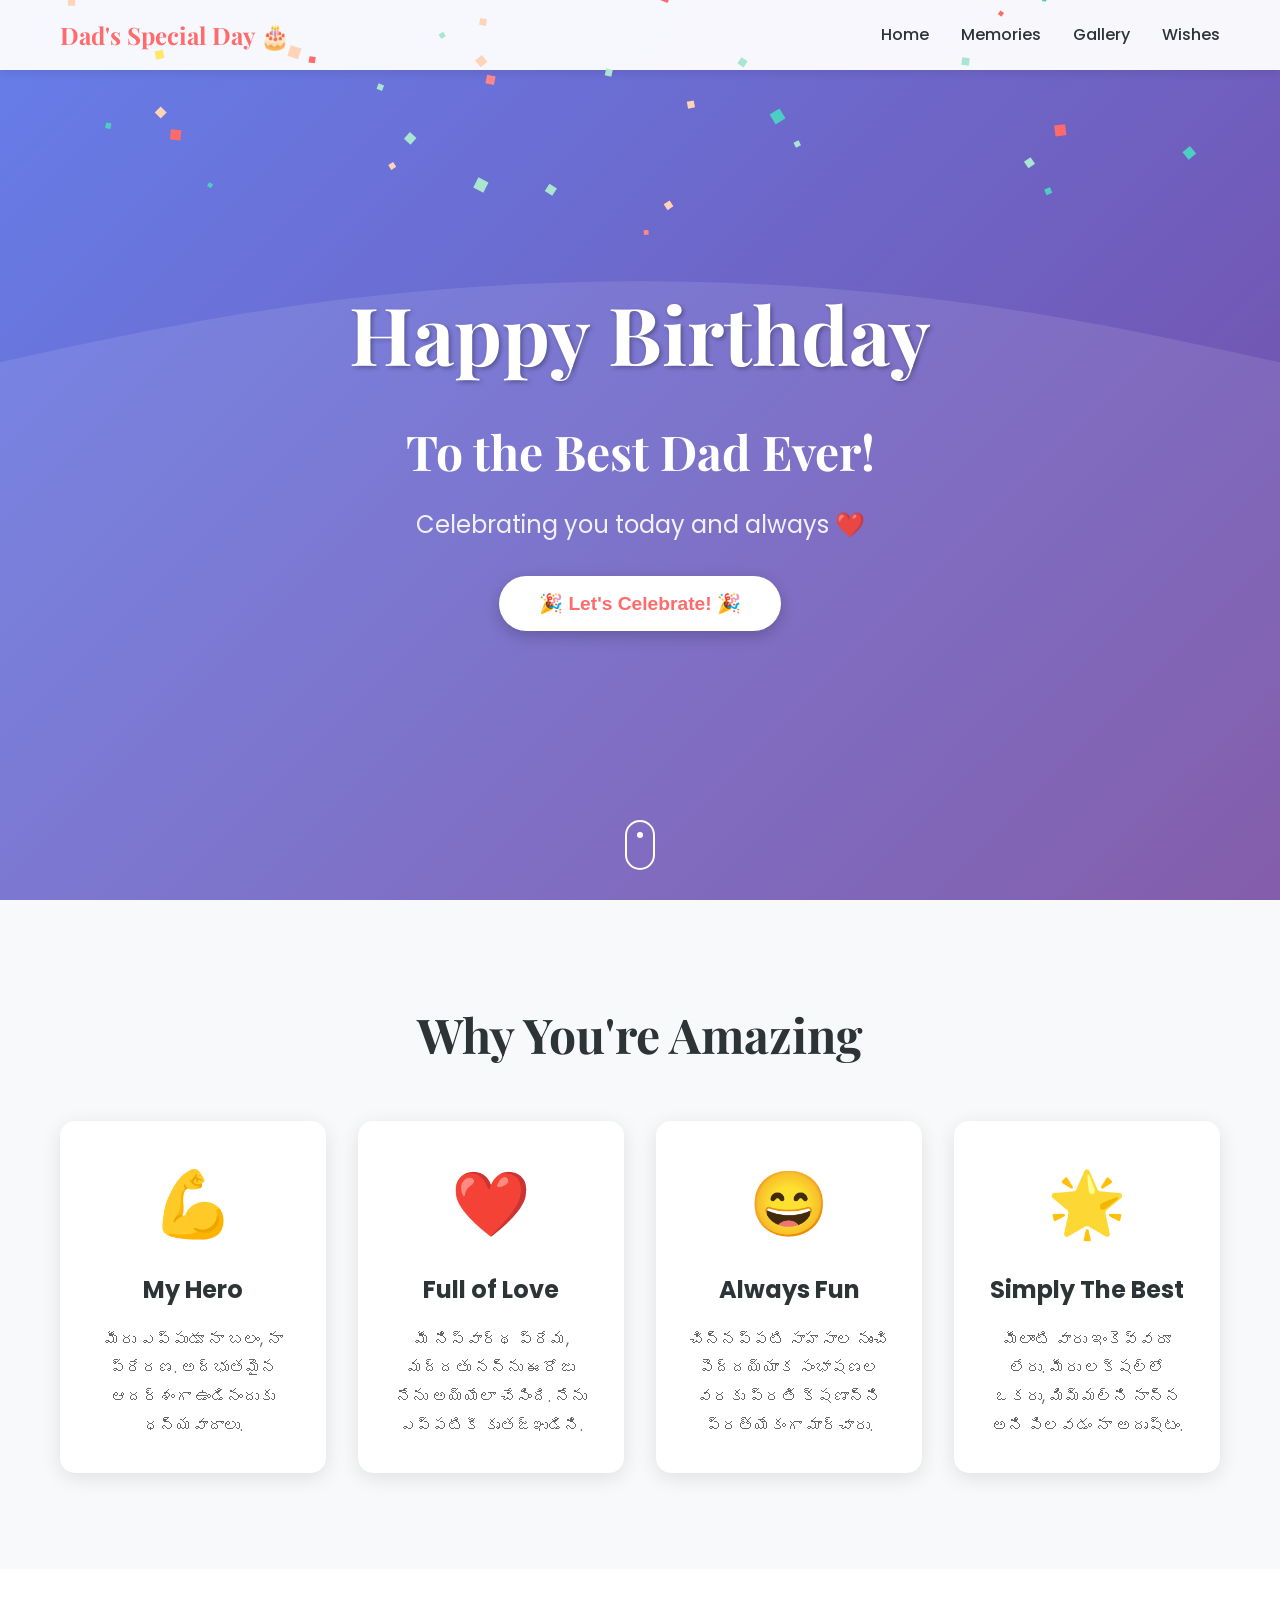
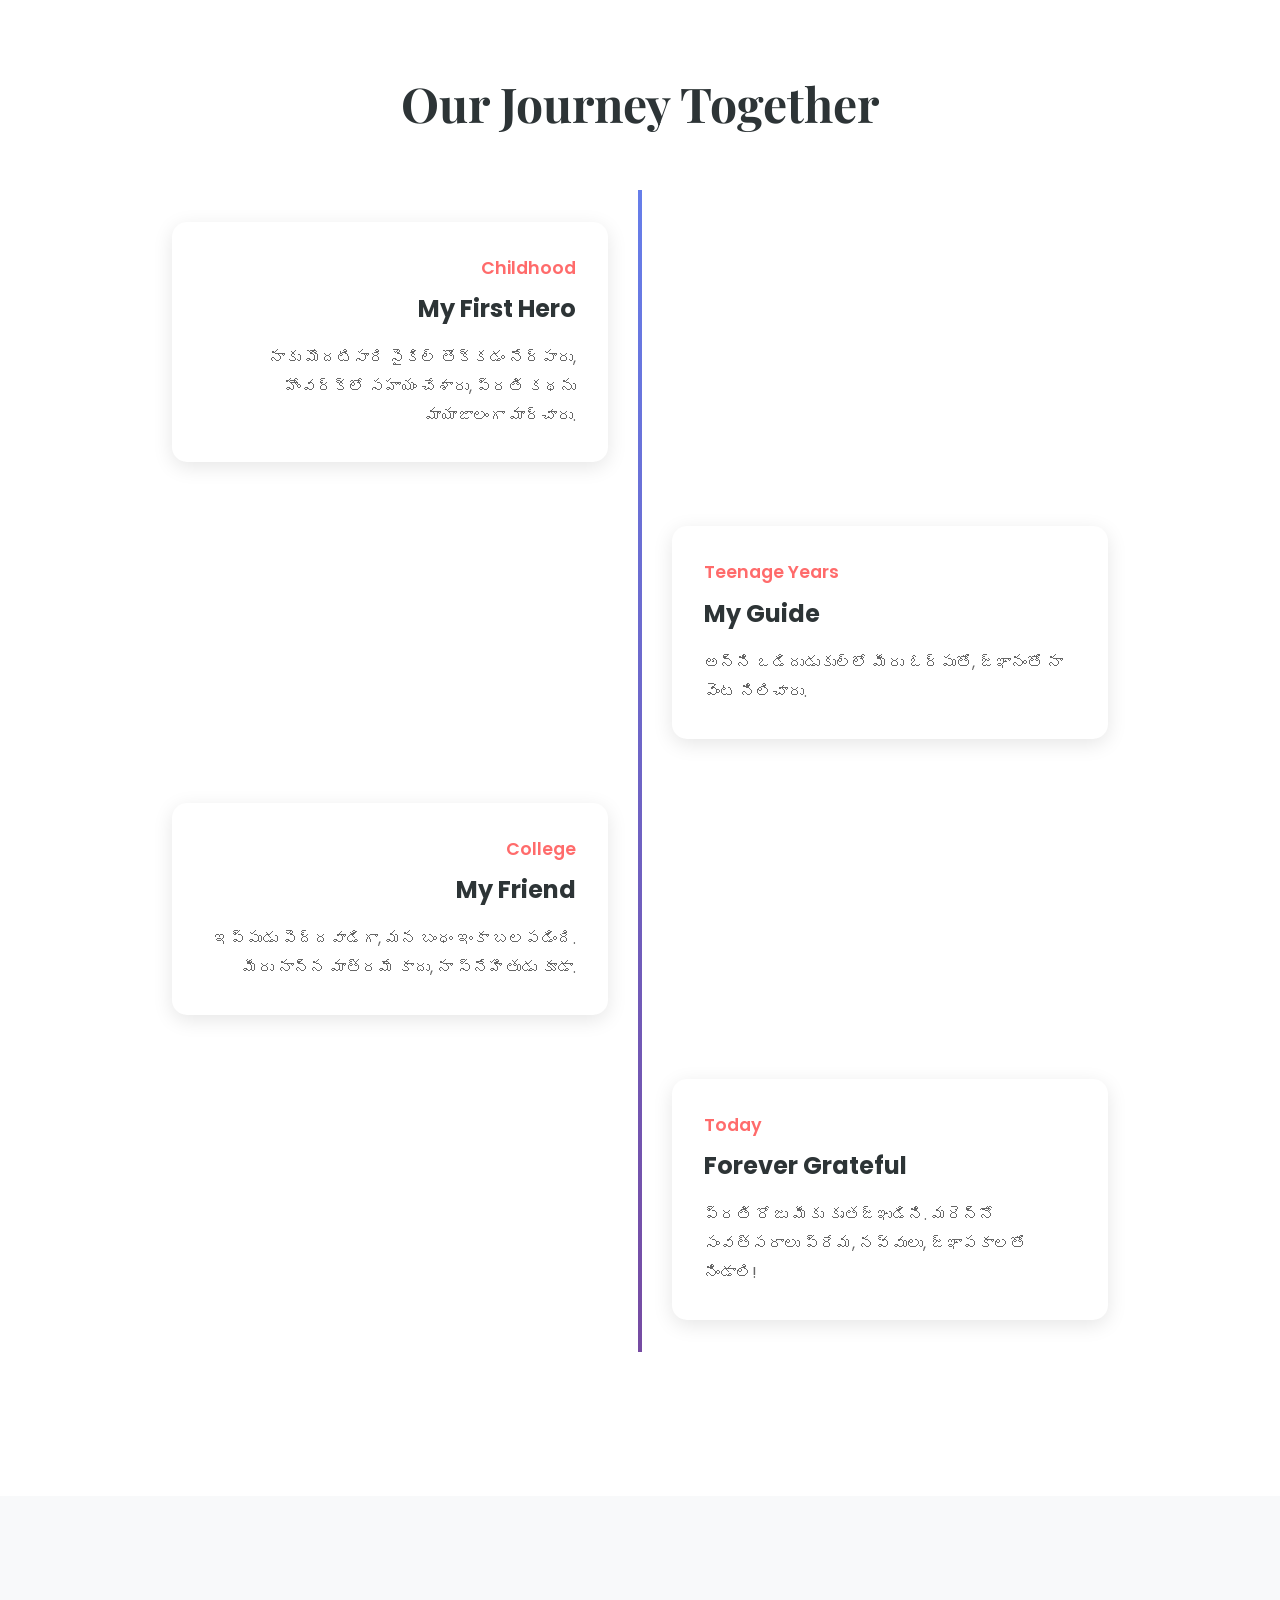
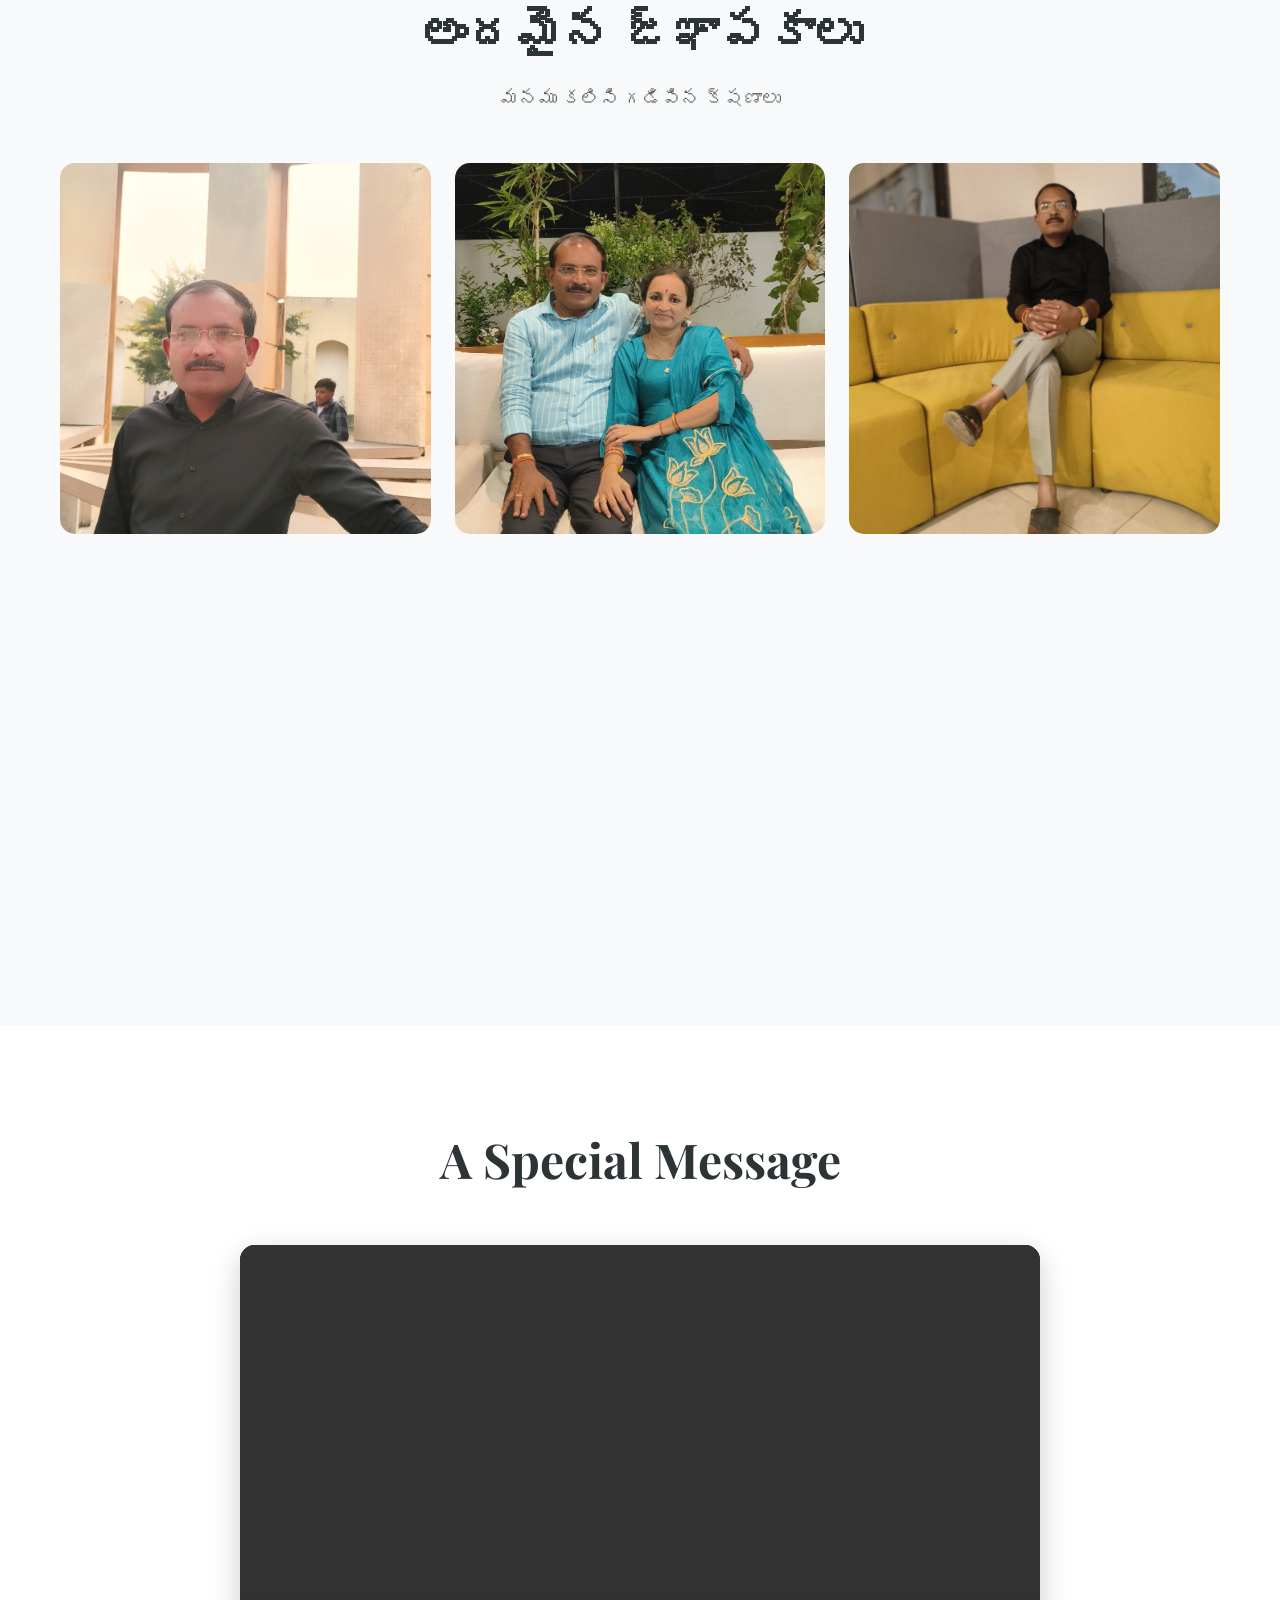
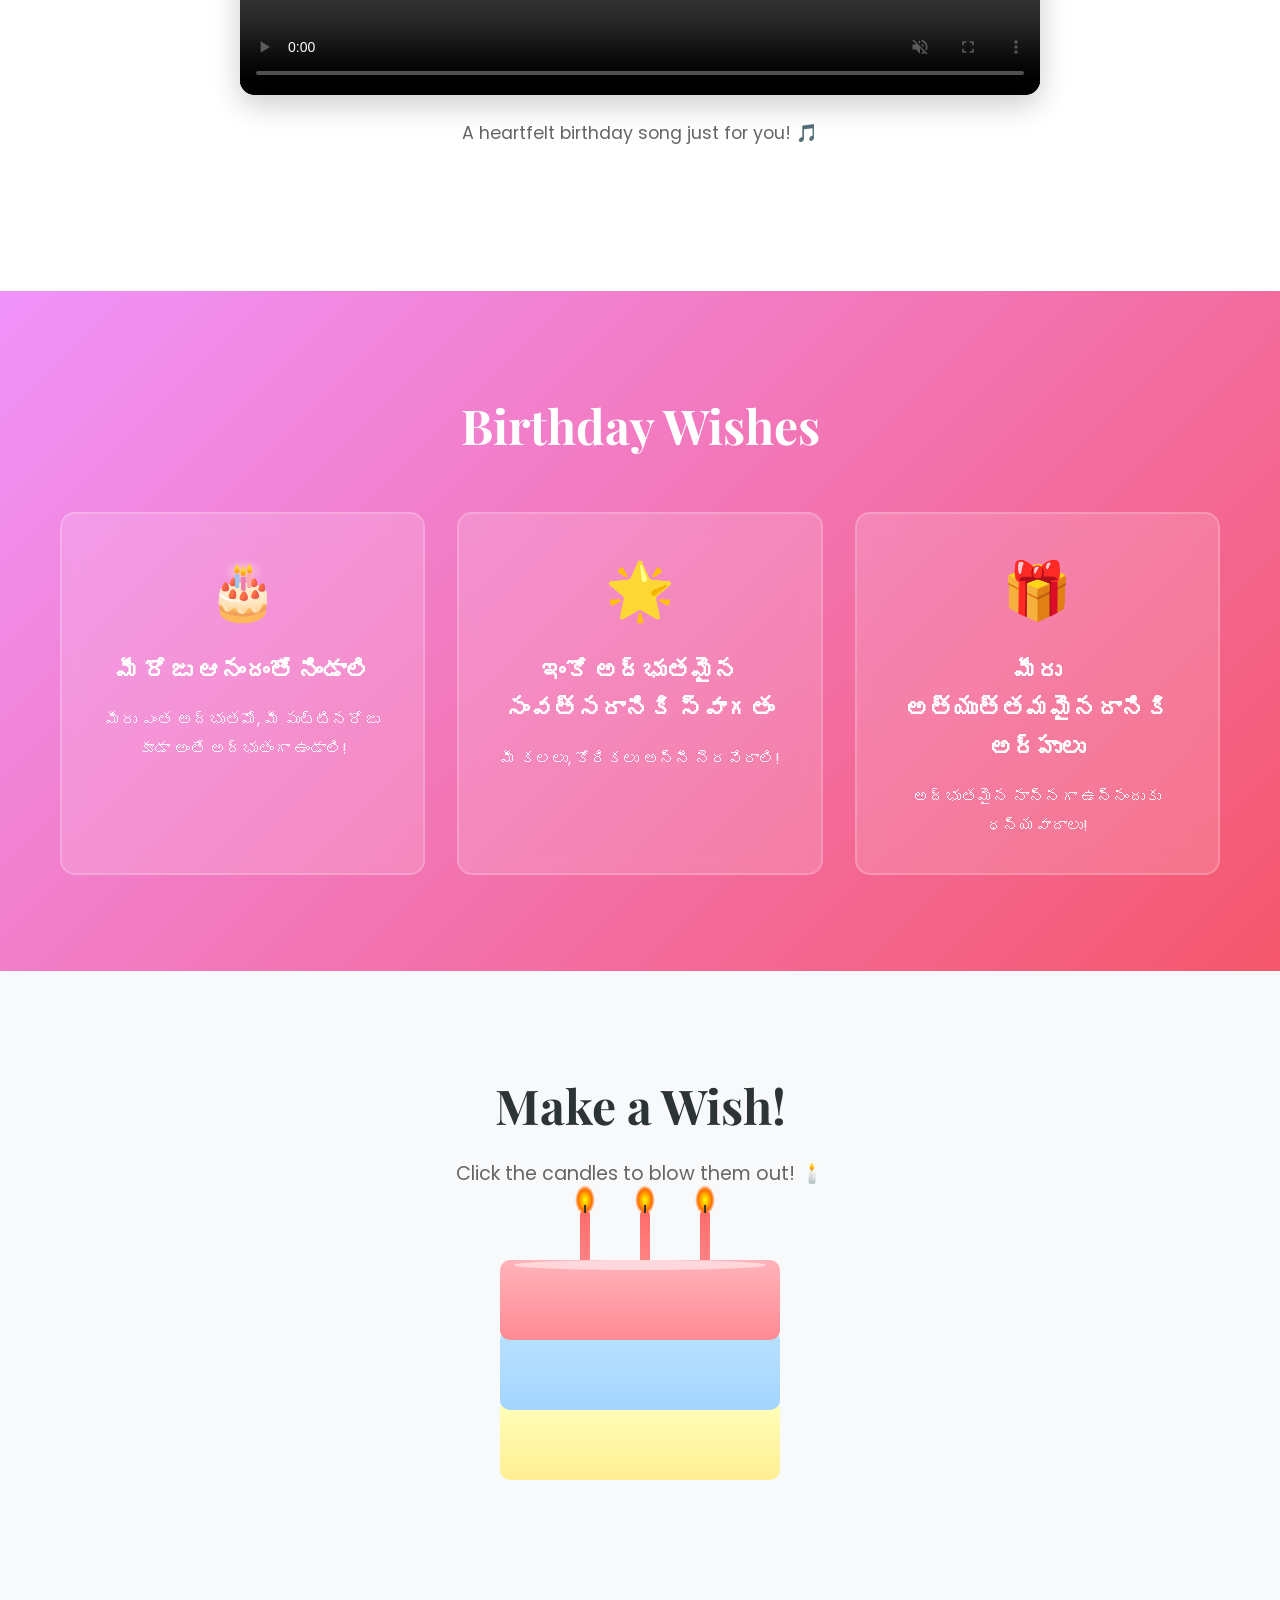
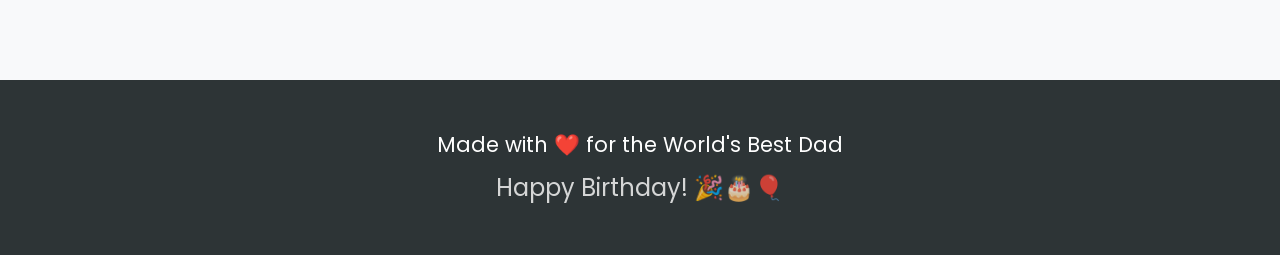
==== index.html @ ef71eb5f "mom" ====
<!DOCTYPE html>
<html lang="en">
<head>
    <meta charset="UTF-8">
    <meta name="viewport" content="width=device-width, initial-scale=1.0">
    <title>Happy Birthday Dad! 🎉</title>
    <link rel="stylesheet" href="styles.css">
    <link rel="preconnect" href="https://fonts.googleapis.com">
    <link rel="preconnect" href="https://fonts.gstatic.com" crossorigin>
    <link href="https://fonts.googleapis.com/css2?family=Playfair+Display:wght@400;700&family=Poppins:wght@300;400;600&display=swap" rel="stylesheet">
</head>
<body>
    <!-- Confetti Canvas -->
    <canvas id="confetti-canvas"></canvas>

    <!-- Navigation -->
    <nav class="navbar">
        <div class="nav-container">
            <a href="#home" class="nav-logo">Dad's Special Day 🎂</a>
            <ul class="nav-menu">
                <li><a href="#home" class="nav-link">Home</a></li>
                <li><a href="#memories" class="nav-link">Memories</a></li>
                <li><a href="#gallery" class="nav-link">Gallery</a></li>
                <li><a href="#wishes" class="nav-link">Wishes</a></li>
            </ul>
            <div class="hamburger">
                <span></span>
                <span></span>
                <span></span>
            </div>
        </div>
    </nav>

    <!-- Hero Section -->
    <section id="home" class="hero">
        <div class="hero-content">
            <h1 class="hero-title animate-fade-in">Happy Birthday</h1>
            <h2 class="hero-subtitle animate-fade-in-delay">To the Best Dad Ever!</h2>
            <p class="hero-text animate-fade-in-delay-2">Celebrating you today and always ❤️</p>
            <button class="cta-button" id="celebrateBtn">🎉 Let's Celebrate! 🎉</button>
        </div>
        <div class="scroll-indicator">
            <div class="mouse"></div>
        </div>
    </section>

    <!-- About Section -->
    <section id="memories" class="about-section">
        <div class="container">
            <h2 class="section-title">Why You're Amazing</h2>
            <div class="cards-grid">
                <div class="card card-1">
                    <div class="card-icon">💪</div>
                    <h3>My Hero</h3>
                    <p>మీరు ఎప్పుడూ నా బలం, నా ప్రేరణ. అద్భుతమైన ఆదర్శంగా ఉండినందుకు ధన్యవాదాలు.</p>
                </div>
                <div class="card card-2">
                    <div class="card-icon">❤️</div>
                    <h3>Full of Love</h3>
                    <p>మీ నిస్వార్థ ప్రేమ, మద్దతు నన్ను ఈరోజు నేను అయ్యేలా చేసింది. నేను ఎప్పటికీ కృతజ్ఞుడిని.</p>
                </div>
                <div class="card card-3">
                    <div class="card-icon">😄</div>
                    <h3>Always Fun</h3>
                    <p>చిన్నప్పటి సాహసాల నుంచి పెద్దయ్యాక సంభాషణల వరకు ప్రతి క్షణాన్ని ప్రత్యేకంగా మార్చారు.</p>
                </div>
                <div class="card card-4">
                    <div class="card-icon">🌟</div>
                    <h3>Simply The Best</h3>
                    <p>మీలాంటి వారు ఇంకెవ్వరూ లేరు. మీరు లక్షల్లో ఒకరు, మిమ్మల్ని నాన్న అని పిలవడం నా అదృష్టం.</p>
                </div>
            </div>
        </div>
    </section>

    <!-- Timeline Section -->
    <section class="timeline-section">
        <div class="container">
            <h2 class="section-title">Our Journey Together</h2>
            <div class="timeline">
                <div class="timeline-item left">
                    <div class="timeline-content">
                        <div class="timeline-date">Childhood</div>
                        <h3>My First Hero</h3>
                        <p>నాకు మొదటిసారి సైకిల్ తొక్కడం నేర్పారు, హోంవర్క్‌లో సహాయం చేశారు, ప్రతి కథను మాయాజాలంగా మార్చారు.</p>
                    </div>
                </div>
                <div class="timeline-item right">
                    <div class="timeline-content">
                        <div class="timeline-date">Teenage Years</div>
                        <h3>My Guide</h3>
                        <p>అన్ని ఒడిదుడుకుల్లో మీరు ఓర్పుతో, జ్ఞానంతో నా వెంట నిలిచారు.</p>
                    </div>
                </div>
                <div class="timeline-item left">
                    <div class="timeline-content">
                        <div class="timeline-date">College</div>
                        <h3>My Friend</h3>
                        <p>ఇప్పుడు పెద్దవాడిగా, మన బంధం ఇంకా బలపడింది. మీరు నాన్న మాత్రమే కాదు, నా స్నేహితుడు కూడా.</p>
                    </div>
                </div>
                <div class="timeline-item right">
                    <div class="timeline-content">
                        <div class="timeline-date">Today</div>
                        <h3>Forever Grateful</h3>
                        <p>ప్రతి రోజు మీకు కృతజ్ఞుడిని. మరెన్నో సంవత్సరాలు ప్రేమ, నవ్వులు, జ్ఞాపకాలతో నిండాలి!</p>
                    </div>
                </div>
            </div>
        </div>
    </section>

    <!-- Gallery Section -->
    <section id="gallery" class="gallery-section">
    <div class="container">
        <h2 class="section-title">అందమైన జ్ఞాపకాలు</h2>
        <p class="section-subtitle">మనము కలిసి గడిపిన క్షణాలు</p>
        <div class="gallery-grid">

            <div class="gallery-item" data-category="family">
                <img src="1.jpg">
                <div class="gallery-overlay">
                    <p>మా నాన్న ఒక లెజెండ్</p>
                </div>
            </div>

            <div class="gallery-item" data-category="fun">
                <img src="2.jpg">
                <div class="gallery-overlay">
                    <p>సంబరాలు</p>
                </div>
            </div>

            <div class="gallery-item" data-category="celebration">
                <img src="3.jpg">
                <div class="gallery-overlay">
                    <p>మహారాజు</p>
                </div>
            </div>

            <div class="gallery-item" data-category="nature">
                <img src="4.jpg">
                <div class="gallery-overlay">
                    <p>ప్రకృతి నడకలు</p>
                </div>
            </div>

            <div class="gallery-item" data-category="family">
                <img src="7.jpg">
                <div class="gallery-overlay">
                    <p>ప్రత్యేక క్షణాలు</p>
                </div>
            </div>

            <div class="gallery-item" data-category="fun">
                <img src="6.jpg">
                <div class="gallery-overlay">
                    <p>తండ్రి మరియు కొడుకు</p>
                </div>
            </div>

        </div>
    </div>
</section>

    <!-- Video Section -->
<section class="video-section">
    <div class="container">
        <h2 class="section-title">A Special Message</h2>
        <div class="video-container">
            <div class="video-wrapper">
                <video controls autoplay muted loop playsinline>
                    <source src="NIVASDAD.mp4" type="video/mp4">
                    Your browser does not support the video tag.
                </video>
            </div>
            <p class="video-caption">A heartfelt birthday song just for you! 🎵</p>
        </div>
    </div>
</section>


    <!-- Wishes Section -->
    <section id="wishes" class="wishes-section">
        <div class="container">
            <h2 class="section-title">Birthday Wishes</h2>
            <div class="wishes-container">
                <div class="wish-card">
                    <div class="wish-icon">🎂</div>
                    <h3>మీ రోజు ఆనందంతో నిండాలి</h3>
                    <p>మీరు ఎంత అద్భుతమో, మీ పుట్టినరోజు కూడా అంతే అద్భుతంగా ఉండాలి!</p>
                </div>
                <div class="wish-card">
                    <div class="wish-icon">🌟</div>
                    <h3>ఇంకో అద్భుతమైన సంవత్సరానికి స్వాగతం</h3>
                    <p>మీ కలలు, కోరికలు అన్నీ నెరవేరాలి!</p>
                </div>
                <div class="wish-card">
                    <div class="wish-icon">🎁</div>
                    <h3>మీరు అత్యుత్తమమైనదానికి అర్హులు</h3>
                    <p>అద్భుతమైన నాన్నగా ఉన్నందుకు ధన్యవాదాలు!</p>
                </div>
            </div>
        </div>
    </section>

    <!-- Interactive Birthday Cake -->
    <section class="cake-section">
        <div class="container">
            <h2 class="section-title">Make a Wish!</h2>
            <p class="cake-instruction">Click the candles to blow them out! 🕯️</p>
            <div class="birthday-cake">
                <div class="candle" data-lit="true">
                    <div class="flame"></div>
                    <div class="wick"></div>
                </div>
                <div class="candle" data-lit="true">
                    <div class="flame"></div>
                    <div class="wick"></div>
                </div>
                <div class="candle" data-lit="true">
                    <div class="flame"></div>
                    <div class="wick"></div>
                </div>
                <div class="cake-body">
                    <div class="cake-layer layer-1"></div>
                    <div class="cake-layer layer-2"></div>
                    <div class="cake-layer layer-3"></div>
                </div>
            </div>
            <p class="wish-message" id="wishMessage"></p>
        </div>
    </section>

    <!-- Footer -->
    <footer class="footer">
        <div class="container">
            <p class="footer-text">Made with ❤️ for the World's Best Dad</p>
            <p class="footer-subtitle">Happy Birthday! 🎉🎂🎈</p>
        </div>
    </footer>

    <script src="script.js"></script>
</body>
</html>
---- styles.css ----
/* Global Styles */
* {
    margin: 0;
    padding: 0;
    box-sizing: border-box;
}

:root {
    --primary-color: #ff6b6b;
    --secondary-color: #4ecdc4;
    --accent-color: #ffe66d;
    --dark-color: #2d3436;
    --light-color: #f8f9fa;
    --gradient-1: linear-gradient(135deg, #667eea 0%, #764ba2 100%);
    --gradient-2: linear-gradient(135deg, #f093fb 0%, #f5576c 100%);
    --gradient-3: linear-gradient(135deg, #4facfe 0%, #00f2fe 100%);
}

html {
    scroll-behavior: smooth;
}

body {
    font-family: 'Poppins', sans-serif;
    line-height: 1.6;
    color: var(--dark-color);
    overflow-x: hidden;
}

.container {
    max-width: 1200px;
    margin: 0 auto;
    padding: 0 20px;
}

/* Confetti Canvas */
#confetti-canvas {
    position: fixed;
    top: 0;
    left: 0;
    width: 100%;
    height: 100%;
    pointer-events: none;
    z-index: 9999;
}

/* Navigation */
.navbar {
    position: fixed;
    top: 0;
    width: 100%;
    background: rgba(255, 255, 255, 0.95);
    backdrop-filter: blur(10px);
    box-shadow: 0 2px 10px rgba(0, 0, 0, 0.1);
    z-index: 1000;
    transition: all 0.3s ease;
}

.nav-container {
    max-width: 1200px;
    margin: 0 auto;
    padding: 1rem 20px;
    display: flex;
    justify-content: space-between;
    align-items: center;
}

.nav-logo {
    font-size: 1.5rem;
    font-weight: 700;
    color: var(--primary-color);
    text-decoration: none;
    font-family: 'Playfair Display', serif;
}

.nav-menu {
    display: flex;
    list-style: none;
    gap: 2rem;
}

.nav-link {
    color: var(--dark-color);
    text-decoration: none;
    font-weight: 500;
    transition: color 0.3s ease;
    position: relative;
}

.nav-link::after {
    content: '';
    position: absolute;
    bottom: -5px;
    left: 0;
    width: 0;
    height: 2px;
    background: var(--primary-color);
    transition: width 0.3s ease;
}

.nav-link:hover {
    color: var(--primary-color);
}

.nav-link:hover::after {
    width: 100%;
}

.hamburger {
    display: none;
    flex-direction: column;
    cursor: pointer;
}

.hamburger span {
    width: 25px;
    height: 3px;
    background: var(--dark-color);
    margin: 3px 0;
    transition: 0.3s;
}

/* Hero Section */
.hero {
    height: 100vh;
    background: var(--gradient-1);
    display: flex;
    align-items: center;
    justify-content: center;
    position: relative;
    overflow: hidden;
}

.hero::before {
    content: '';
    position: absolute;
    top: 0;
    left: 0;
    right: 0;
    bottom: 0;
    background: url('data:image/svg+xml,<svg xmlns="http://www.w3.org/2000/svg" viewBox="0 0 1440 320"><path fill="%23ffffff" fill-opacity="0.1" d="M0,96L48,112C96,128,192,160,288,160C384,160,480,128,576,112C672,96,768,96,864,112C960,128,1056,160,1152,165.3C1248,171,1344,149,1392,138.7L1440,128L1440,320L1392,320C1344,320,1248,320,1152,320C1056,320,960,320,864,320C768,320,672,320,576,320C480,320,384,320,288,320C192,320,96,320,48,320L0,320Z"></path></svg>') no-repeat bottom;
    background-size: cover;
}

.hero-content {
    text-align: center;
    color: white;
    z-index: 1;
    padding: 2rem;
}

.hero-title {
    font-size: 5rem;
    font-family: 'Playfair Display', serif;
    margin-bottom: 1rem;
    text-shadow: 2px 2px 4px rgba(0, 0, 0, 0.3);
}

.hero-subtitle {
    font-size: 3rem;
    font-family: 'Playfair Display', serif;
    margin-bottom: 1rem;
}

.hero-text {
    font-size: 1.5rem;
    margin-bottom: 2rem;
    opacity: 0.9;
}

.cta-button {
    padding: 1rem 2.5rem;
    font-size: 1.2rem;
    background: white;
    color: var(--primary-color);
    border: none;
    border-radius: 50px;
    cursor: pointer;
    font-weight: 600;
    transition: all 0.3s ease;
    box-shadow: 0 5px 15px rgba(0, 0, 0, 0.2);
}

.cta-button:hover {
    transform: translateY(-3px);
    box-shadow: 0 8px 20px rgba(0, 0, 0, 0.3);
}

/* Animations */
@keyframes fadeIn {
    from {
        opacity: 0;
        transform: translateY(30px);
    }
    to {
        opacity: 1;
        transform: translateY(0);
    }
}

.animate-fade-in {
    animation: fadeIn 1s ease-out;
}

.animate-fade-in-delay {
    animation: fadeIn 1s ease-out 0.3s backwards;
}

.animate-fade-in-delay-2 {
    animation: fadeIn 1s ease-out 0.6s backwards;
}

/* Scroll Indicator */
.scroll-indicator {
    position: absolute;
    bottom: 30px;
    left: 50%;
    transform: translateX(-50%);
}

.mouse {
    width: 30px;
    height: 50px;
    border: 2px solid white;
    border-radius: 20px;
    position: relative;
}

.mouse::before {
    content: '';
    width: 6px;
    height: 6px;
    background: white;
    border-radius: 50%;
    position: absolute;
    top: 10px;
    left: 50%;
    transform: translateX(-50%);
    animation: scroll 2s infinite;
}

@keyframes scroll {
    0% {
        opacity: 1;
        transform: translateX(-50%) translateY(0);
    }
    100% {
        opacity: 0;
        transform: translateX(-50%) translateY(20px);
    }
}

/* About Section */
.about-section {
    padding: 6rem 0;
    background: var(--light-color);
}

.section-title {
    text-align: center;
    font-size: 3rem;
    font-family: 'Playfair Display', serif;
    color: var(--dark-color);
    margin-bottom: 1rem;
}

.section-subtitle {
    text-align: center;
    font-size: 1.2rem;
    color: #666;
    margin-bottom: 3rem;
}

.cards-grid {
    display: grid;
    grid-template-columns: repeat(auto-fit, minmax(250px, 1fr));
    gap: 2rem;
    margin-top: 3rem;
}

.card {
    background: white;
    padding: 2rem;
    border-radius: 15px;
    box-shadow: 0 5px 20px rgba(0, 0, 0, 0.1);
    text-align: center;
    transition: all 0.3s ease;
}

.card:hover {
    transform: translateY(-10px);
    box-shadow: 0 10px 30px rgba(0, 0, 0, 0.2);
}

.card-1:hover { box-shadow: 0 10px 30px rgba(255, 107, 107, 0.3); }
.card-2:hover { box-shadow: 0 10px 30px rgba(78, 205, 196, 0.3); }
.card-3:hover { box-shadow: 0 10px 30px rgba(255, 230, 109, 0.3); }
.card-4:hover { box-shadow: 0 10px 30px rgba(102, 126, 234, 0.3); }

.card-icon {
    font-size: 4rem;
    margin-bottom: 1rem;
}

.card h3 {
    font-size: 1.5rem;
    margin-bottom: 1rem;
    color: var(--dark-color);
}

.card p {
    color: #666;
    line-height: 1.8;
}

/* Timeline Section */
.timeline-section {
    padding: 6rem 0;
    background: white;
}

.timeline {
    position: relative;
    max-width: 1000px;
    margin: 3rem auto;
}

.timeline::before {
    content: '';
    position: absolute;
    top: 0;
    left: 50%;
    transform: translateX(-50%);
    width: 4px;
    height: 100%;
    background: var(--gradient-1);
}

.timeline-item {
    position: relative;
    width: 50%;
    padding: 2rem;
}

.timeline-item.left {
    left: 0;
    text-align: right;
}

.timeline-item.right {
    left: 50%;
}

.timeline-content {
    background: white;
    padding: 2rem;
    border-radius: 15px;
    box-shadow: 0 5px 20px rgba(0, 0, 0, 0.1);
    position: relative;
    transition: all 0.3s ease;
}

.timeline-content:hover {
    transform: scale(1.05);
    box-shadow: 0 10px 30px rgba(0, 0, 0, 0.2);
}

.timeline-date {
    font-weight: 600;
    color: var(--primary-color);
    margin-bottom: 0.5rem;
    font-size: 1.1rem;
}

.timeline-content h3 {
    font-size: 1.5rem;
    margin-bottom: 1rem;
    color: var(--dark-color);
}

.timeline-content p {
    color: #666;
    line-height: 1.8;
}

/* Gallery Section */
.gallery-section {
    padding: 6rem 0;
    background: var(--light-color);
}

.gallery-grid {
    display: grid;
    grid-template-columns: repeat(auto-fit, minmax(300px, 1fr));
    gap: 1.5rem;
    margin-top: 3rem;
}

.gallery-item {
    position: relative;
    overflow: hidden;
    border-radius: 15px;
    cursor: pointer;
    aspect-ratio: 1;
}

.gallery-item img {
    width: 100%;
    height: 100%;
    object-fit: cover;
    transition: transform 0.5s ease;
}

.gallery-item:hover img {
    transform: scale(1.1);
}

.gallery-overlay {
    position: absolute;
    top: 0;
    left: 0;
    right: 0;
    bottom: 0;
    background: rgba(0, 0, 0, 0.7);
    display: flex;
    align-items: center;
    justify-content: center;
    opacity: 0;
    transition: opacity 0.3s ease;
}

.gallery-item:hover .gallery-overlay {
    opacity: 1;
}

.gallery-overlay p {
    color: white;
    font-size: 1.3rem;
    font-weight: 600;
}

/* Video Section */
.video-section {
    padding: 6rem 0;
    background: white;
}

.video-container {
    max-width: 800px;
    margin: 3rem auto;
}
.video-wrapper video {
    position: absolute;
    top: 0;
    left: 0;
    width: 100%;
    height: 100%;
    object-fit: contain;   /* 🔥 This makes the whole video visible */
    background: black;     /* Optional: fills empty space nicely */
}

.video-wrapper {
    position: relative;
    padding-bottom: 56.25%;
    height: 0;
    border-radius: 15px;
    overflow: hidden;
    box-shadow: 0 10px 30px rgba(0, 0, 0, 0.2);
}

.video-wrapper iframe {
    position: absolute;
    top: 0;
    left: 0;
    width: 100%;
    height: 100%;
}

.video-caption {
    text-align: center;
    margin-top: 1.5rem;
    font-size: 1.1rem;
    color: #666;
}

/* Wishes Section */
.wishes-section {
    padding: 6rem 0;
    background: var(--gradient-2);
    color: white;
}

.wishes-section .section-title {
    color: white;
}

.wishes-container {
    display: grid;
    grid-template-columns: repeat(auto-fit, minmax(280px, 1fr));
    gap: 2rem;
    margin-top: 3rem;
}

.wish-card {
    background: rgba(255, 255, 255, 0.15);
    backdrop-filter: blur(10px);
    padding: 2rem;
    border-radius: 15px;
    text-align: center;
    border: 2px solid rgba(255, 255, 255, 0.2);
    transition: all 0.3s ease;
}

.wish-card:hover {
    transform: translateY(-10px);
    background: rgba(255, 255, 255, 0.25);
}

.wish-icon {
    font-size: 3.5rem;
    margin-bottom: 1rem;
}

.wish-card h3 {
    font-size: 1.5rem;
    margin-bottom: 1rem;
}

.wish-card p {
    line-height: 1.8;
    opacity: 0.9;
}

/* Birthday Cake Section */
.cake-section {
    padding: 6rem 0;
    background: var(--light-color);
    text-align: center;
}

.cake-instruction {
    font-size: 1.2rem;
    color: #666;
    margin-bottom: 3rem;
}

.birthday-cake {
    position: relative;
    display: inline-block;
    margin: 2rem auto;
}

.candle {
    position: absolute;
    width: 10px;
    height: 60px;
    background: linear-gradient(to bottom, #ff6b6b, #ff8787);
    border-radius: 5px 5px 0 0;
    cursor: pointer;
    transition: opacity 0.3s ease;
}

.candle:nth-child(1) { left: 80px; top: -60px; }
.candle:nth-child(2) { left: 140px; top: -60px; }
.candle:nth-child(3) { left: 200px; top: -60px; }

.candle[data-lit="false"] {
    opacity: 0.5;
}

.candle[data-lit="false"] .flame {
    display: none;
}

.wick {
    position: absolute;
    top: -5px;
    left: 50%;
    transform: translateX(-50%);
    width: 2px;
    height: 8px;
    background: #333;
}

.flame {
    position: absolute;
    top: -25px;
    left: 50%;
    transform: translateX(-50%);
    width: 20px;
    height: 30px;
    background: radial-gradient(ellipse at center, #ffff00 0%, #ff6b00 50%, transparent 70%);
    border-radius: 50% 50% 20% 20%;
    animation: flicker 0.3s infinite;
}

@keyframes flicker {
    0%, 100% { transform: translateX(-50%) scale(1); }
    50% { transform: translateX(-50%) scale(1.1); }
}

.cake-body {
    position: relative;
    width: 280px;
}

.cake-layer {
    width: 100%;
    height: 80px;
    border-radius: 10px;
    position: relative;
    margin-top: -10px;
}

.layer-1 {
    background: linear-gradient(to bottom, #ffb3ba, #ff8b94);
    z-index: 3;
}

.layer-2 {
    background: linear-gradient(to bottom, #bae1ff, #a3d5ff);
    z-index: 2;
}

.layer-3 {
    background: linear-gradient(to bottom, #ffffba, #ffee93);
    z-index: 1;
}

.cake-layer::before {
    content: '';
    position: absolute;
    top: 0;
    left: 5%;
    right: 5%;
    height: 10px;
    background: rgba(255, 255, 255, 0.5);
    border-radius: 50%;
}

.wish-message {
    font-size: 1.5rem;
    color: var(--primary-color);
    margin-top: 2rem;
    font-weight: 600;
    min-height: 2rem;
}

/* Footer */
.footer {
    background: var(--dark-color);
    color: white;
    padding: 3rem 0;
    text-align: center;
}

.footer-text {
    font-size: 1.3rem;
    margin-bottom: 0.5rem;
}

.footer-subtitle {
    font-size: 1.5rem;
    opacity: 0.8;
}

/* Responsive Design */
@media screen and (max-width: 768px) {
    .hamburger {
        display: flex;
    }

    .nav-menu {
        position: fixed;
        left: -100%;
        top: 70px;
        flex-direction: column;
        background: white;
        width: 100%;
        text-align: center;
        transition: 0.3s;
        box-shadow: 0 10px 27px rgba(0, 0, 0, 0.05);
        padding: 2rem 0;
        gap: 1rem;
    }

    .nav-menu.active {
        left: 0;
    }

    .hero-title {
        font-size: 3rem;
    }

    .hero-subtitle {
        font-size: 2rem;
    }

    .hero-text {
        font-size: 1.2rem;
    }

    .section-title {
        font-size: 2rem;
    }

    .timeline::before {
        left: 20px;
    }

    .timeline-item {
        width: 100%;
        padding-left: 60px;
        text-align: left !important;
        left: 0 !important;
    }

    .timeline-item.right {
        left: 0;
    }

    .cards-grid,
    .wishes-container {
        grid-template-columns: 1fr;
    }

    .gallery-grid {
        grid-template-columns: 1fr;
    }

    .birthday-cake {
        transform: scale(0.8);
    }
}

@media screen and (max-width: 480px) {
    .hero-title {
        font-size: 2.5rem;
    }

    .hero-subtitle {
        font-size: 1.5rem;
    }

    .hero-text {
        font-size: 1rem;
    }

    .cta-button {
        padding: 0.8rem 1.5rem;
        font-size: 1rem;
    }

    .section-title {
        font-size: 1.8rem;
    }

    .card,
    .wish-card {
        padding: 1.5rem;
    }

    .birthday-cake {
        transform: scale(0.6);
    }
}
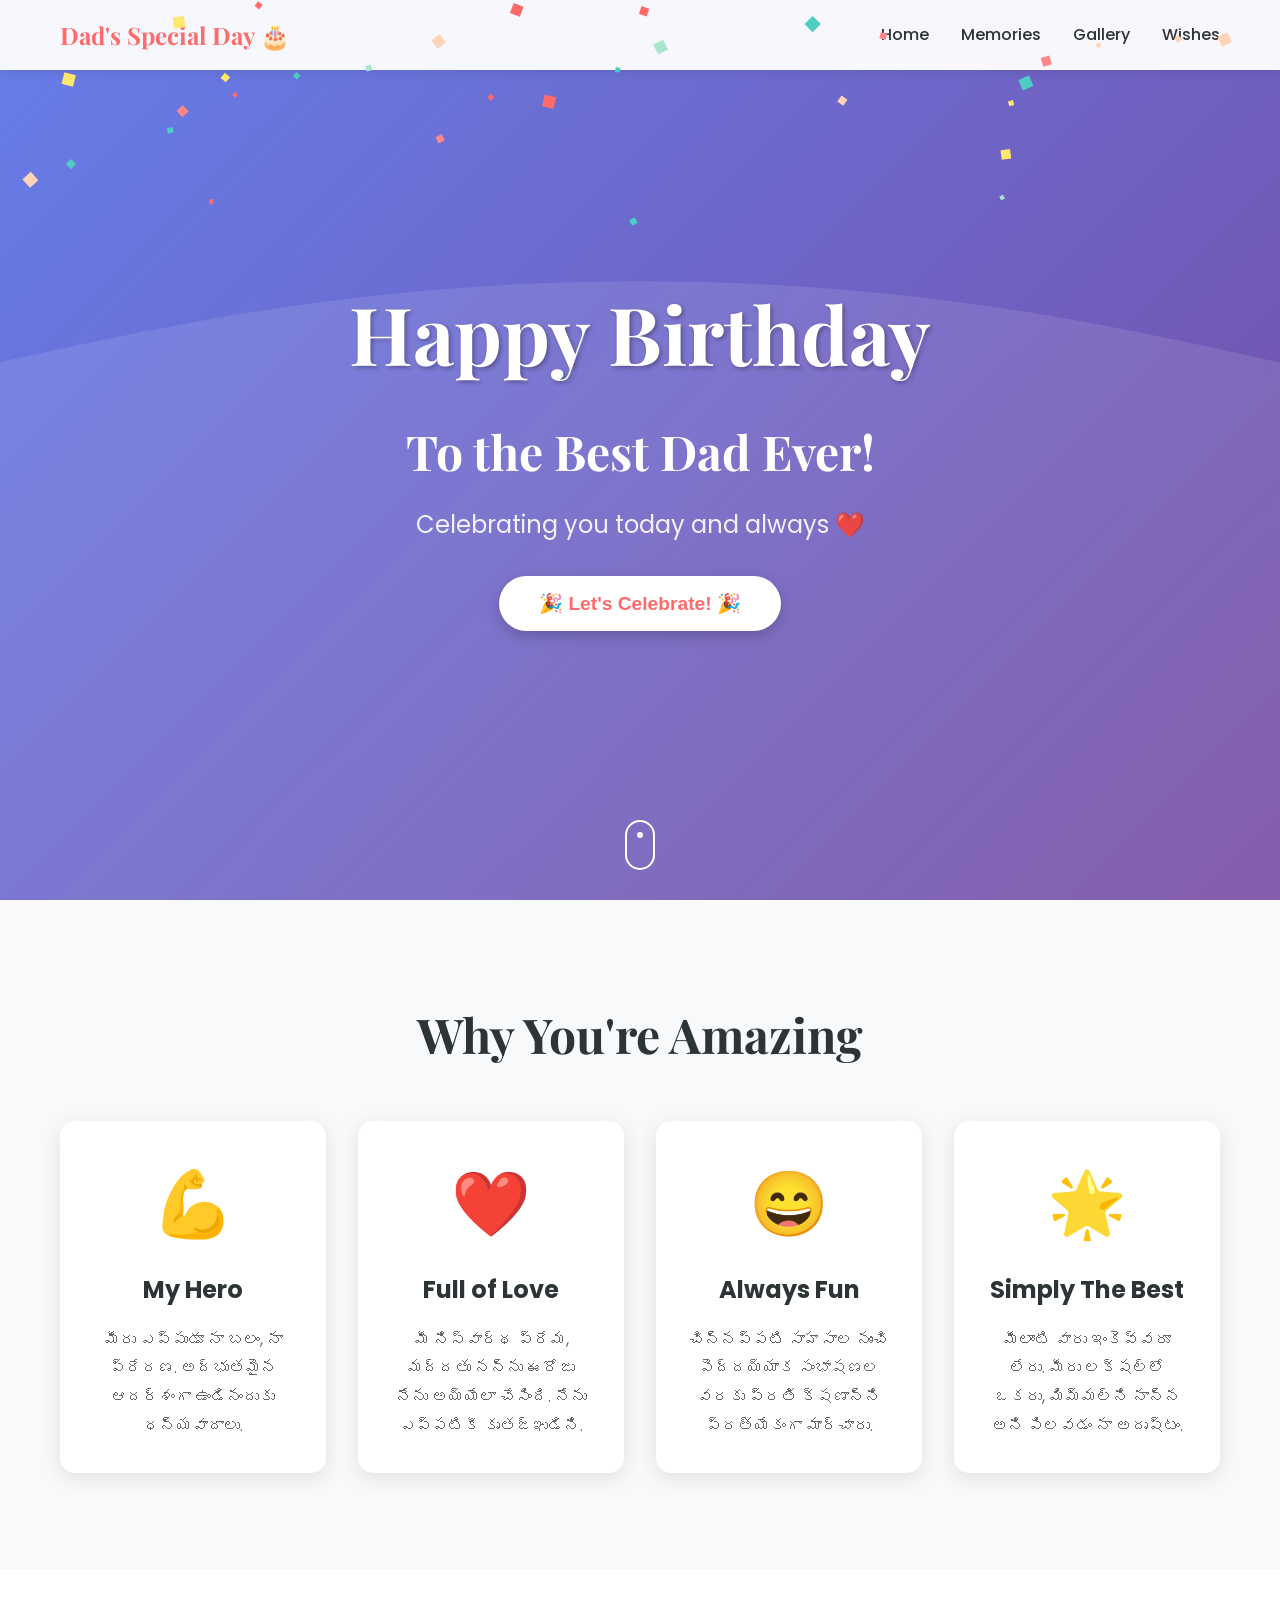
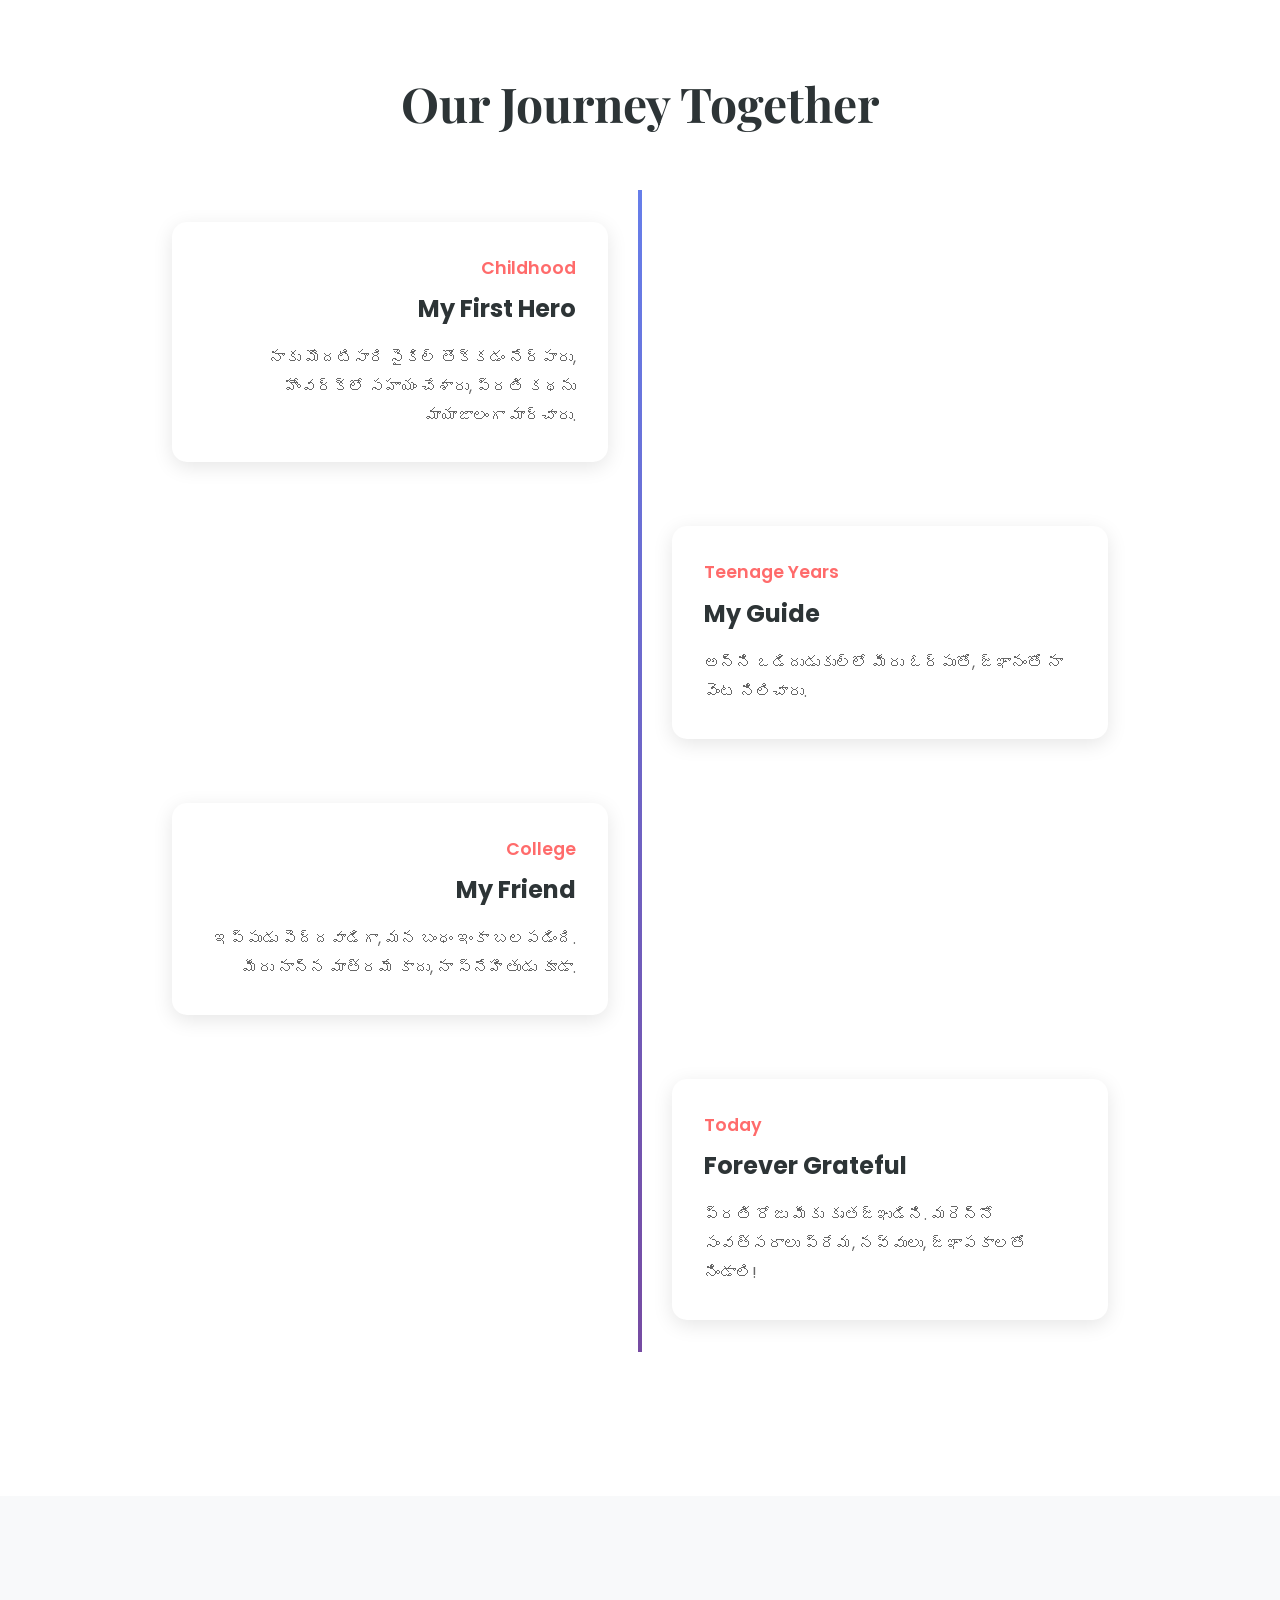
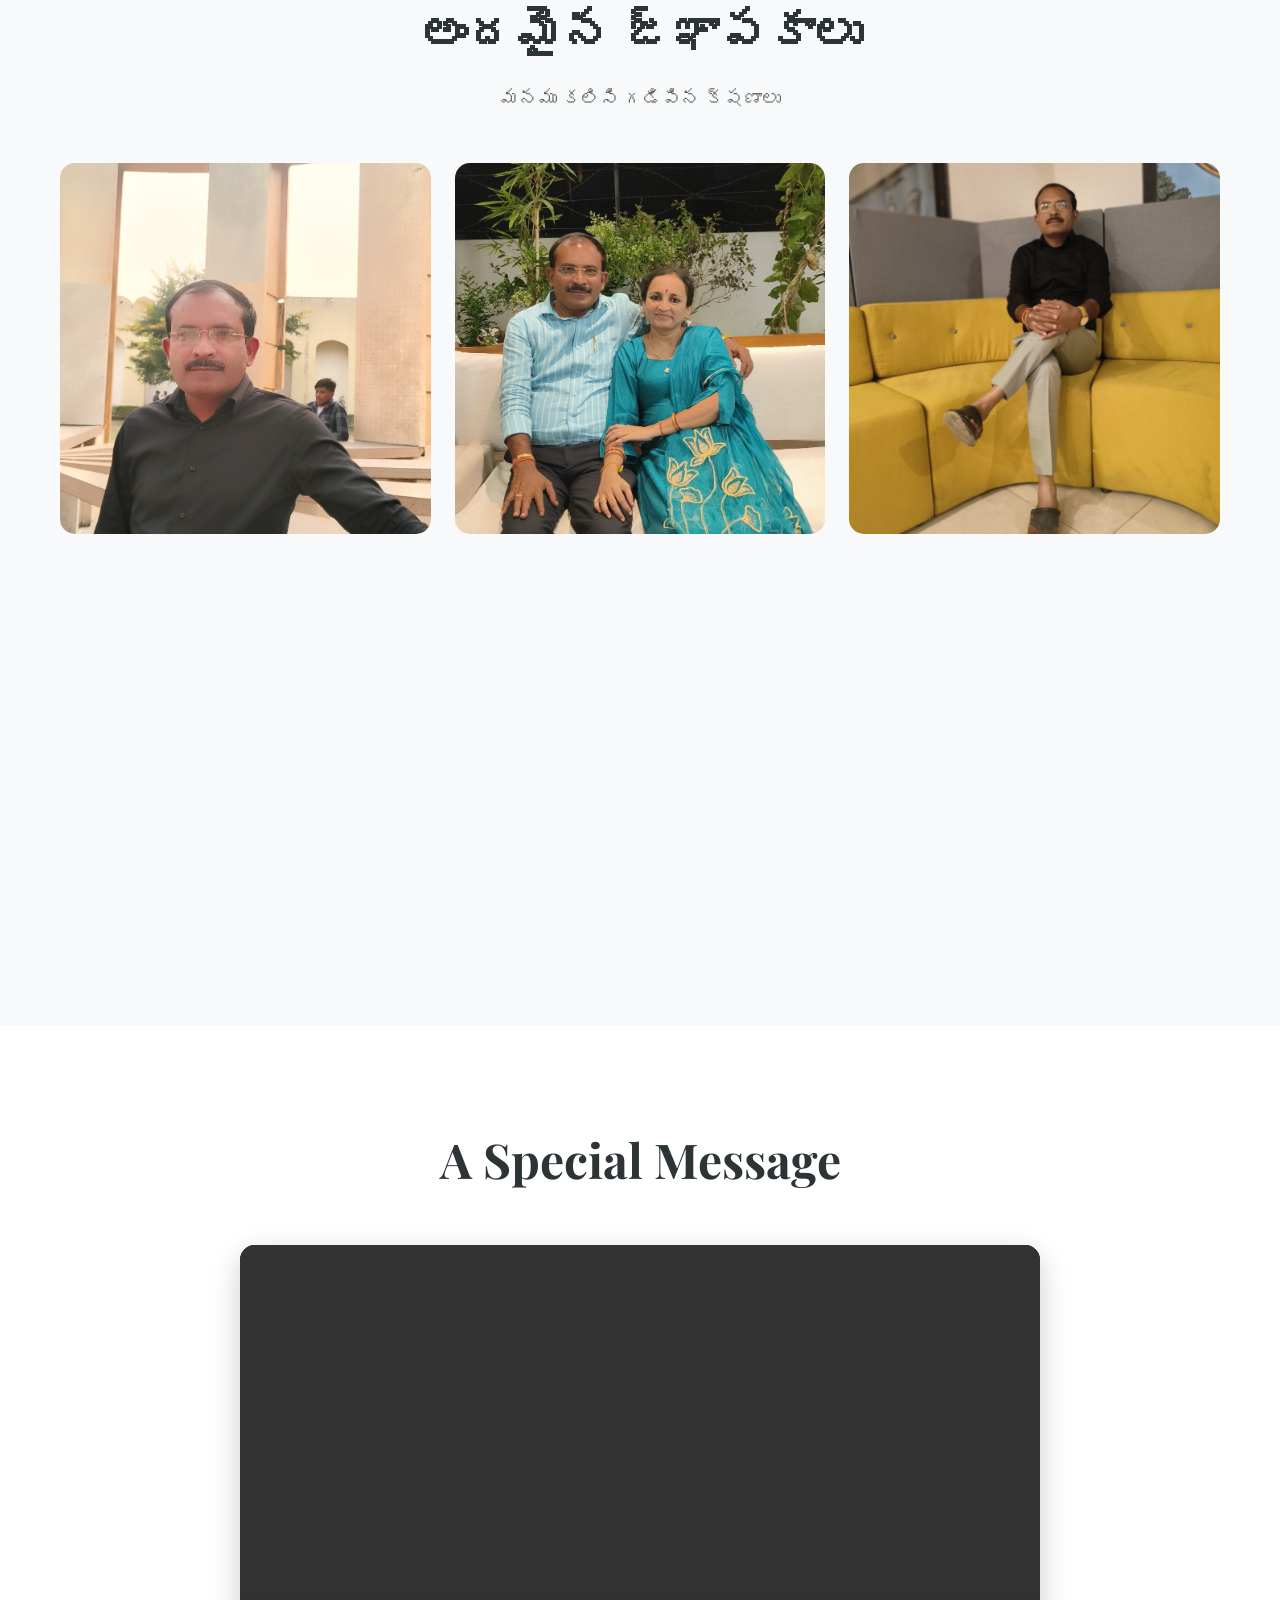
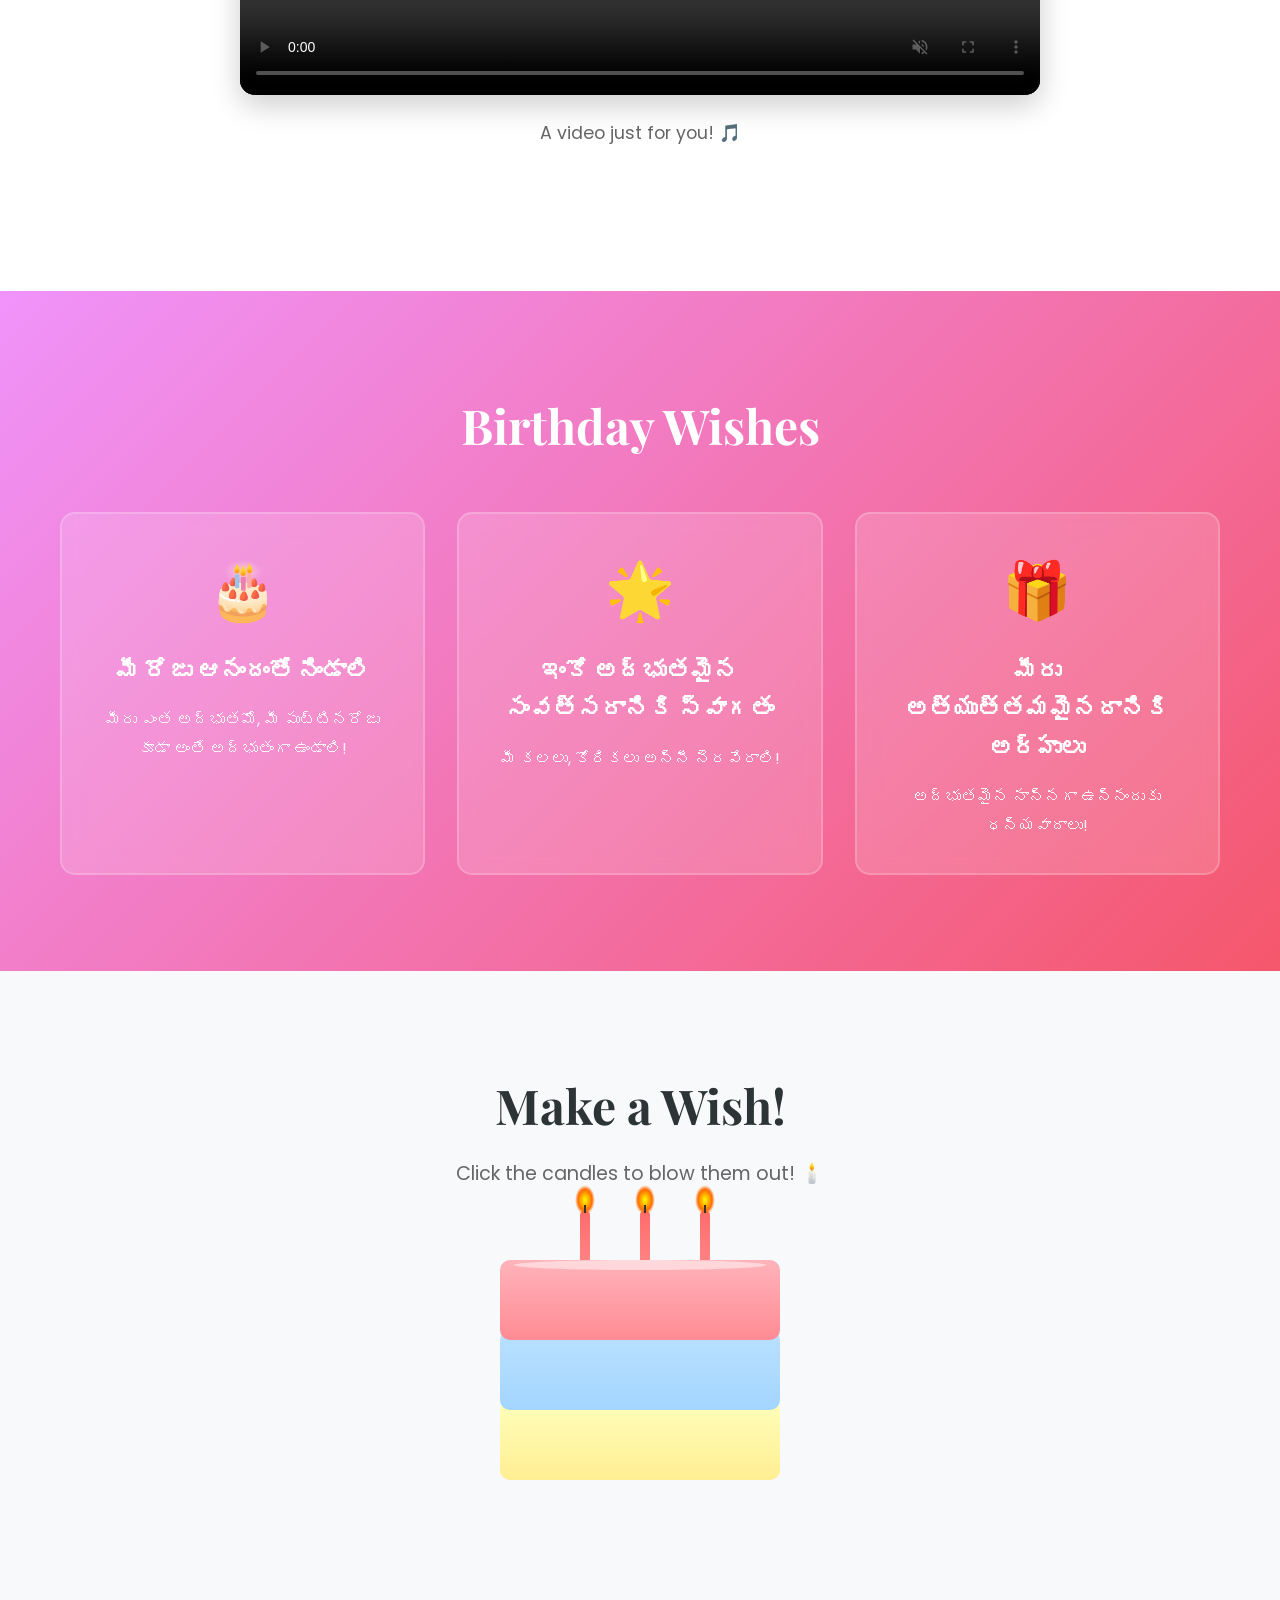
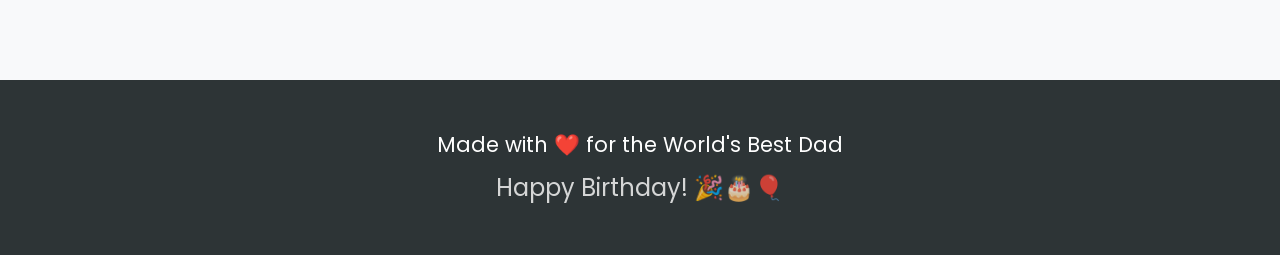
==== commit 78a3ebdd: "Update index.html" ====
--- a/index.html
+++ b/index.html
@@ -174,7 +174,7 @@
                     Your browser does not support the video tag.
                 </video>
             </div>
-            <p class="video-caption">A heartfelt birthday song just for you! 🎵</p>
+            <p class="video-caption">A video just for you! 🎵</p>
         </div>
     </div>
 </section>
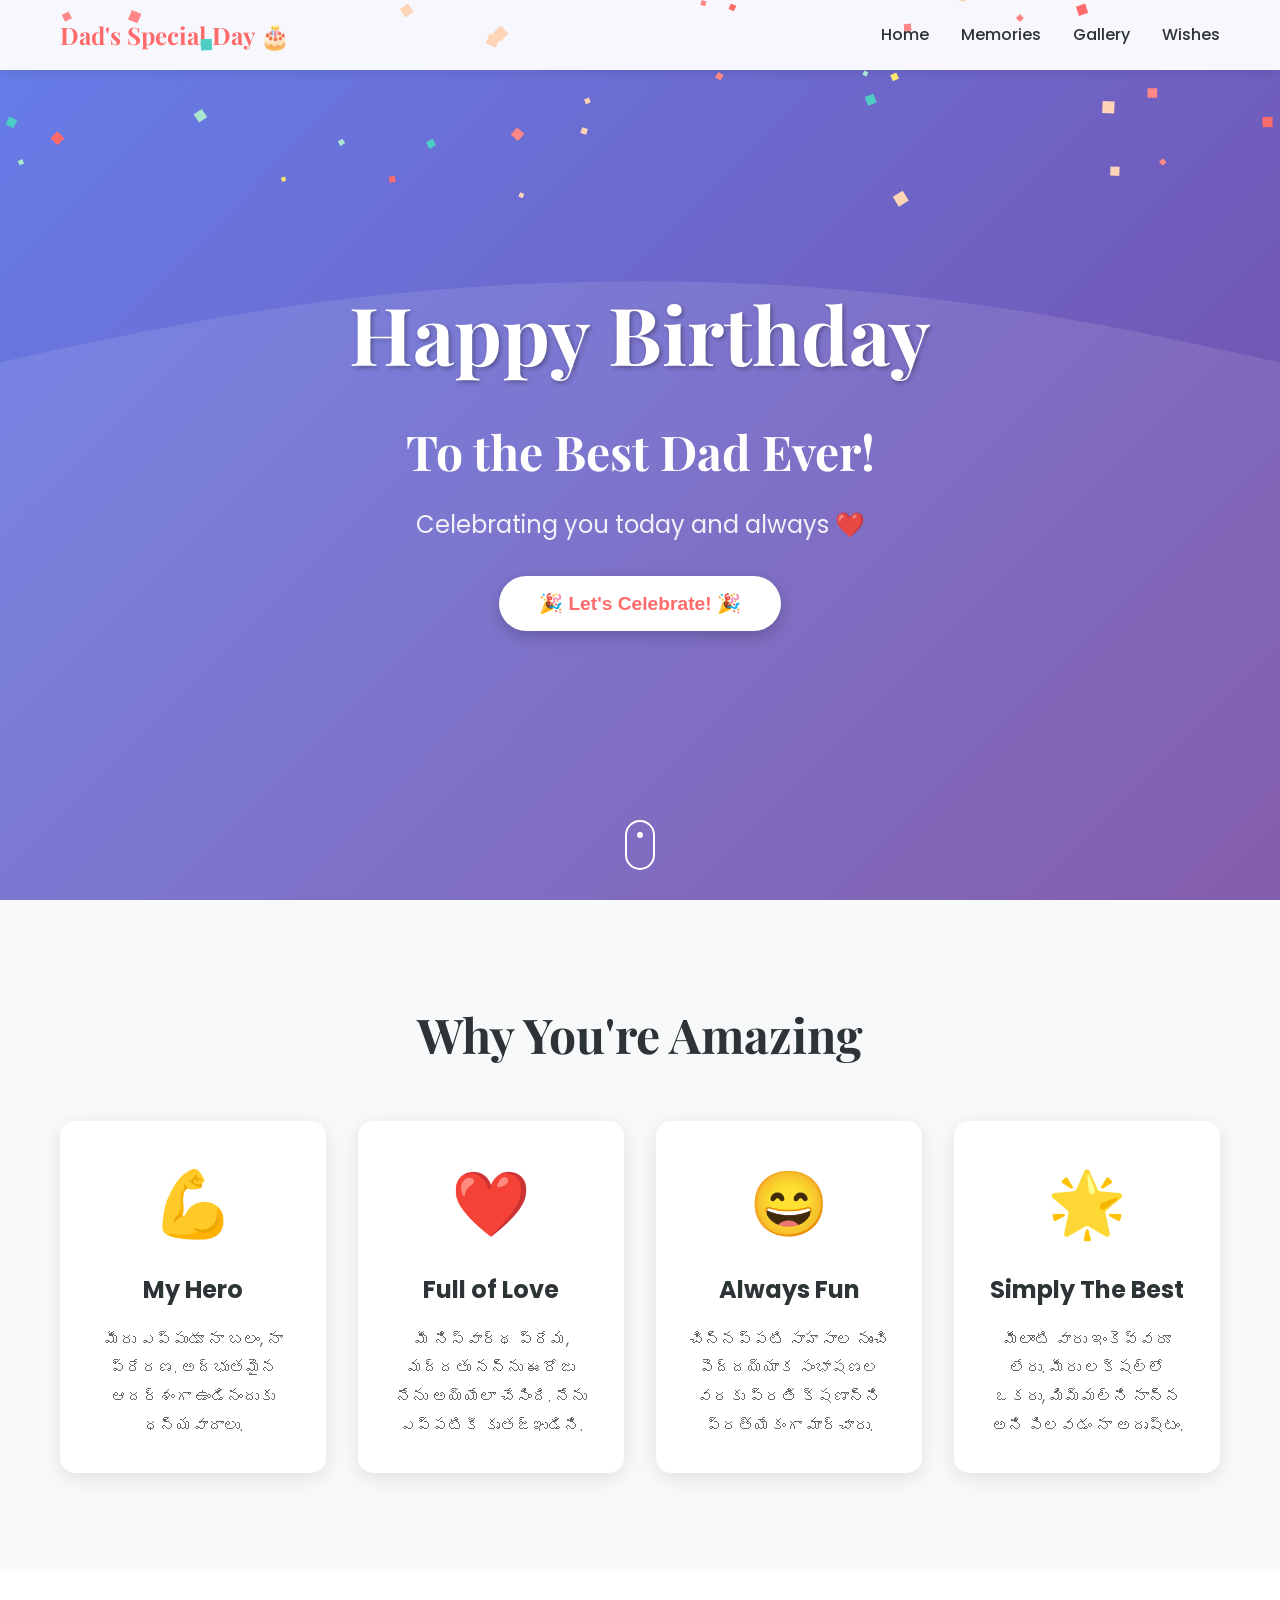
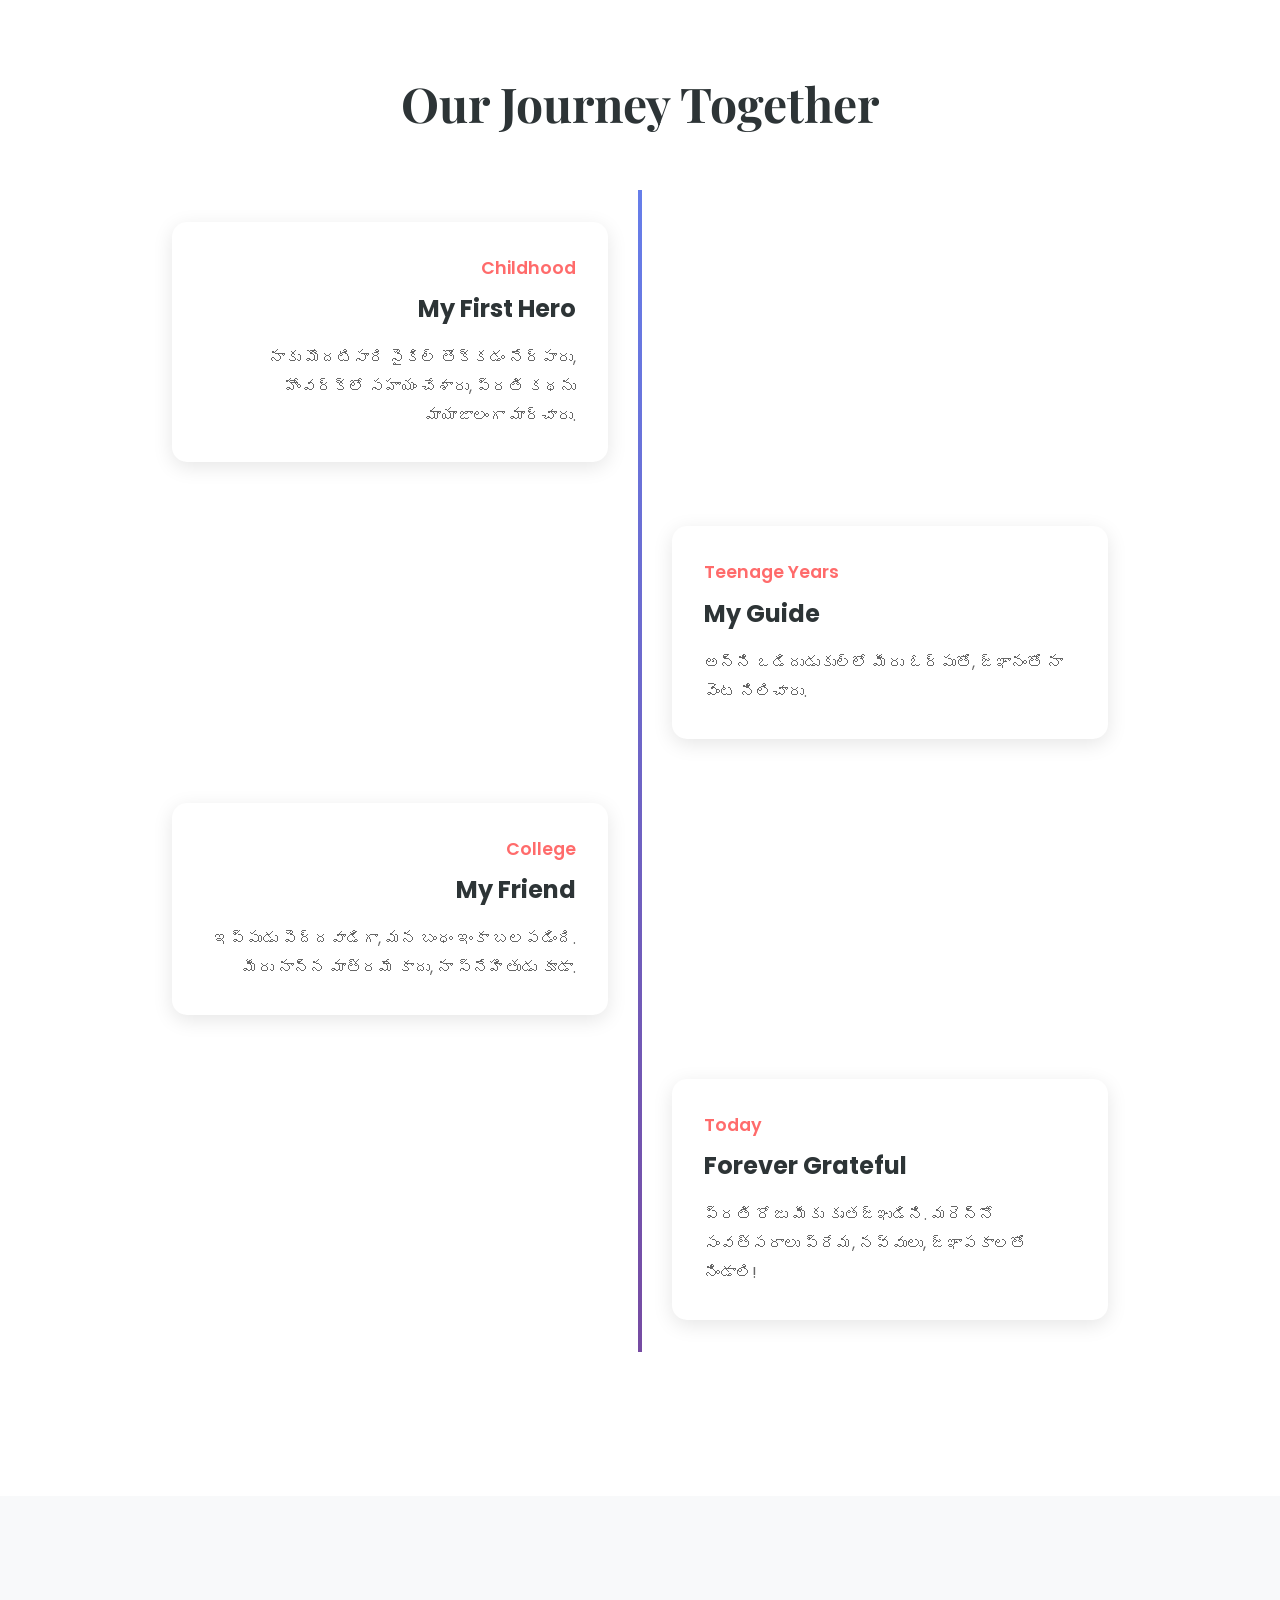
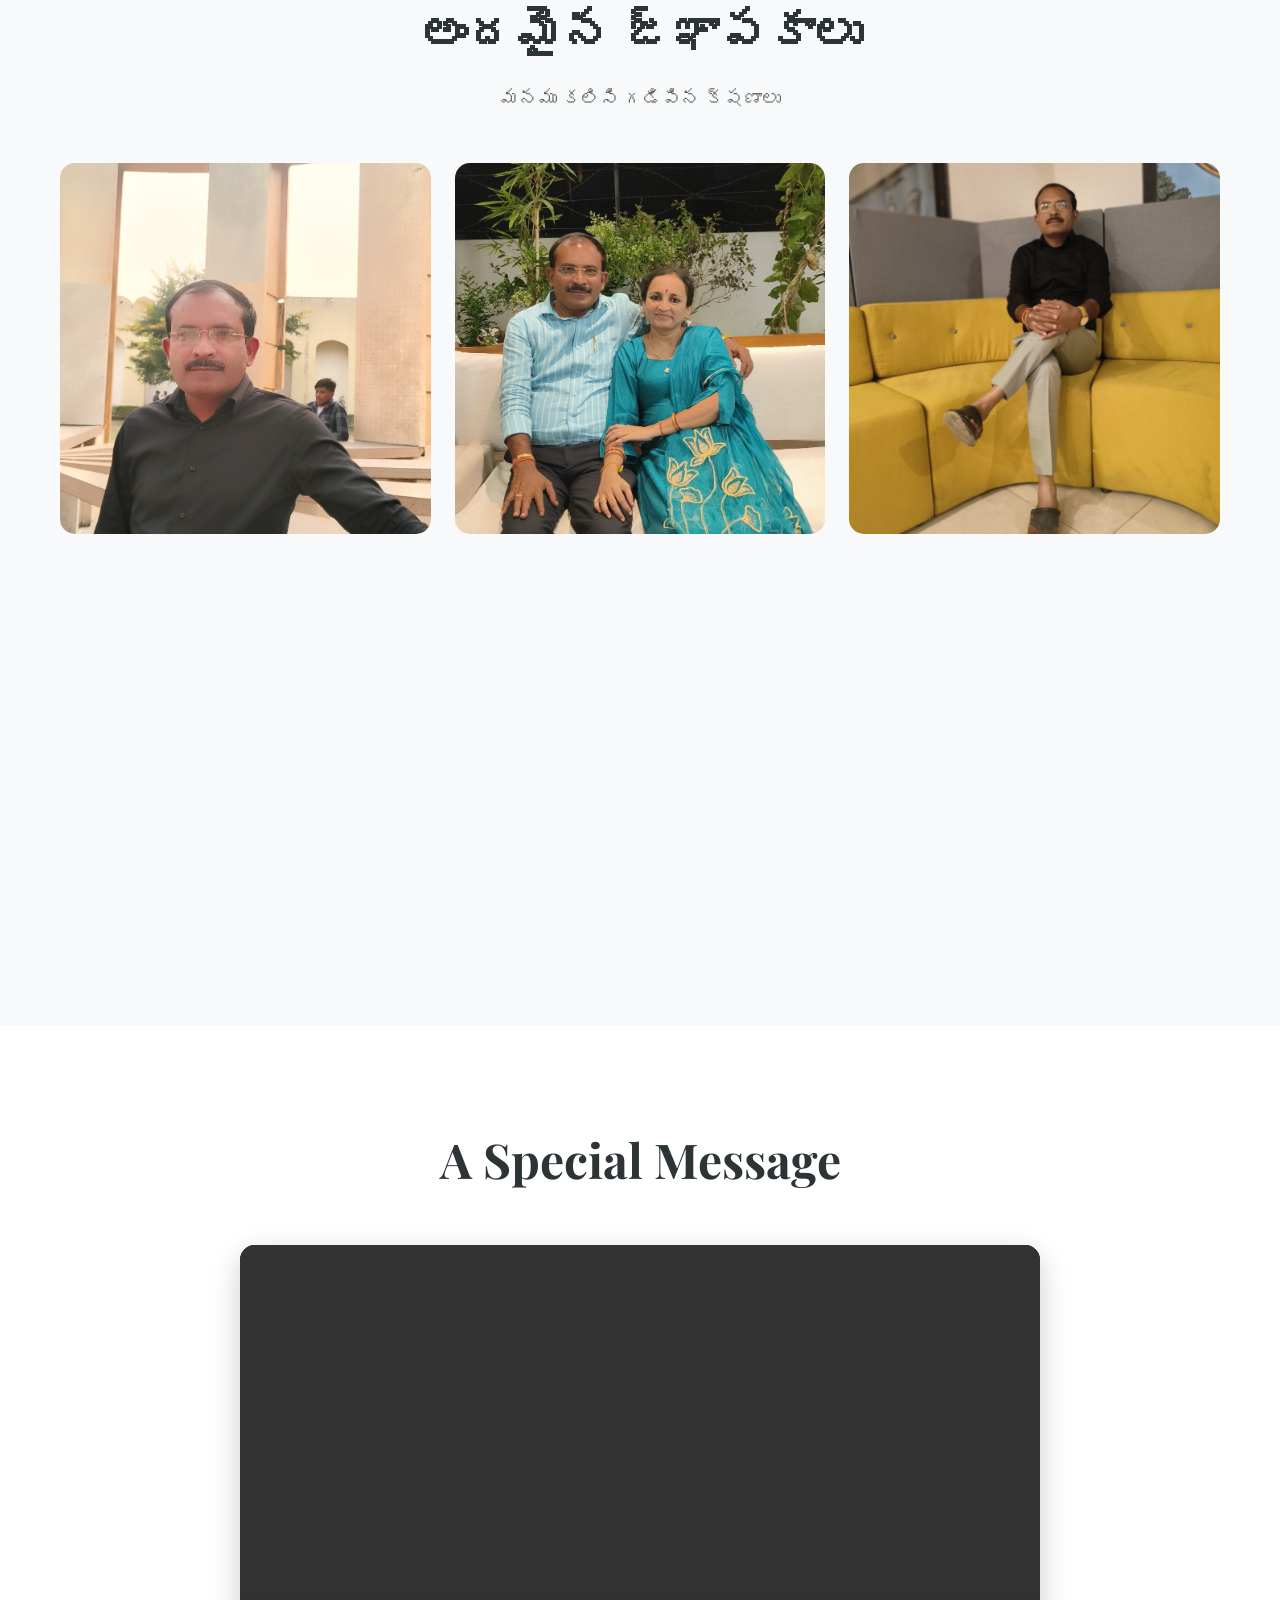
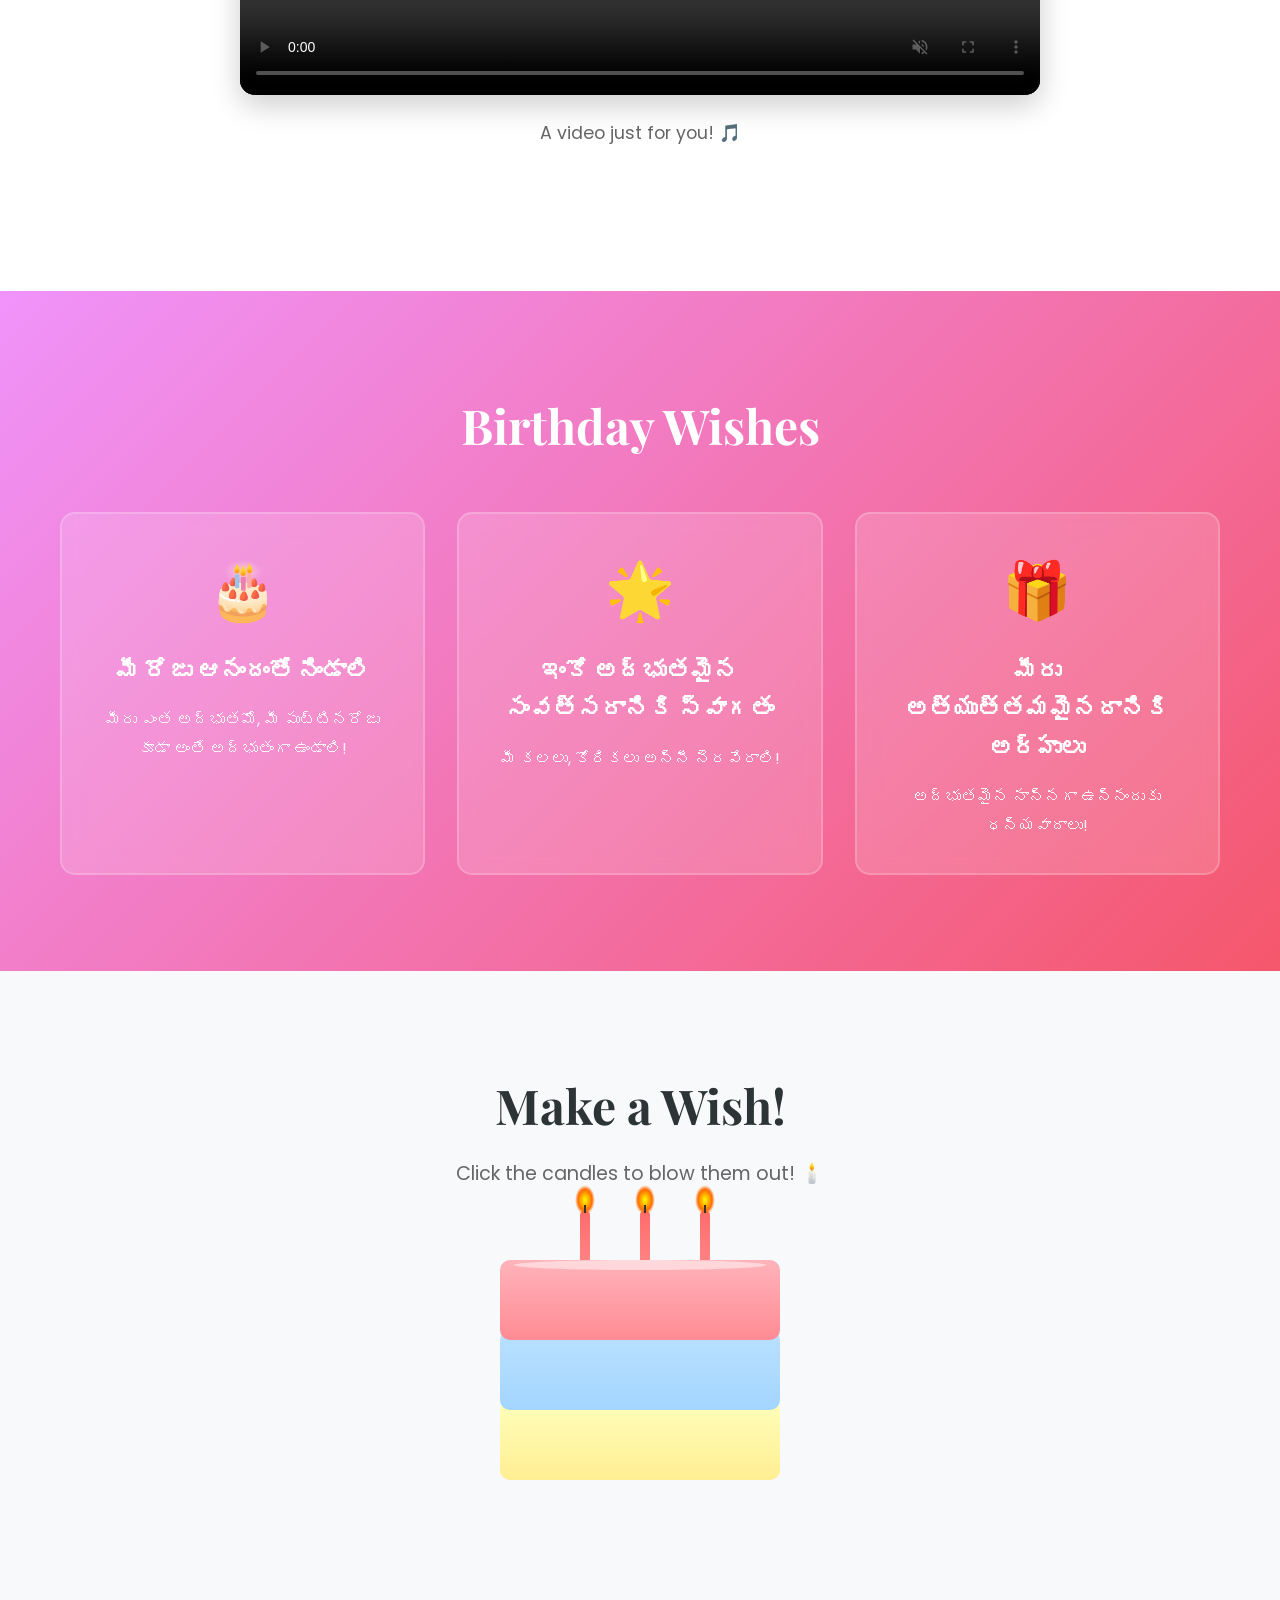
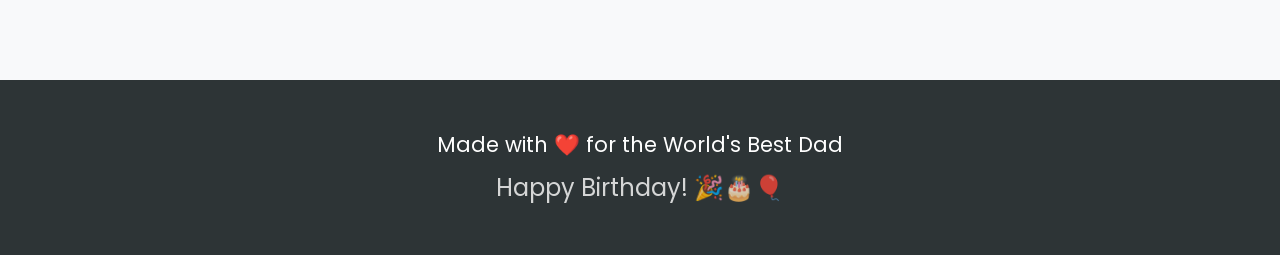
==== commit 9b4fd8a8: "Update index.html" ====
--- a/index.html
+++ b/index.html
@@ -146,7 +146,7 @@
             </div>
 
             <div class="gallery-item" data-category="family">
-                <img src="7.jpg">
+                <img src="7.jpeg">
                 <div class="gallery-overlay">
                     <p>ప్రత్యేక క్షణాలు</p>
                 </div>
